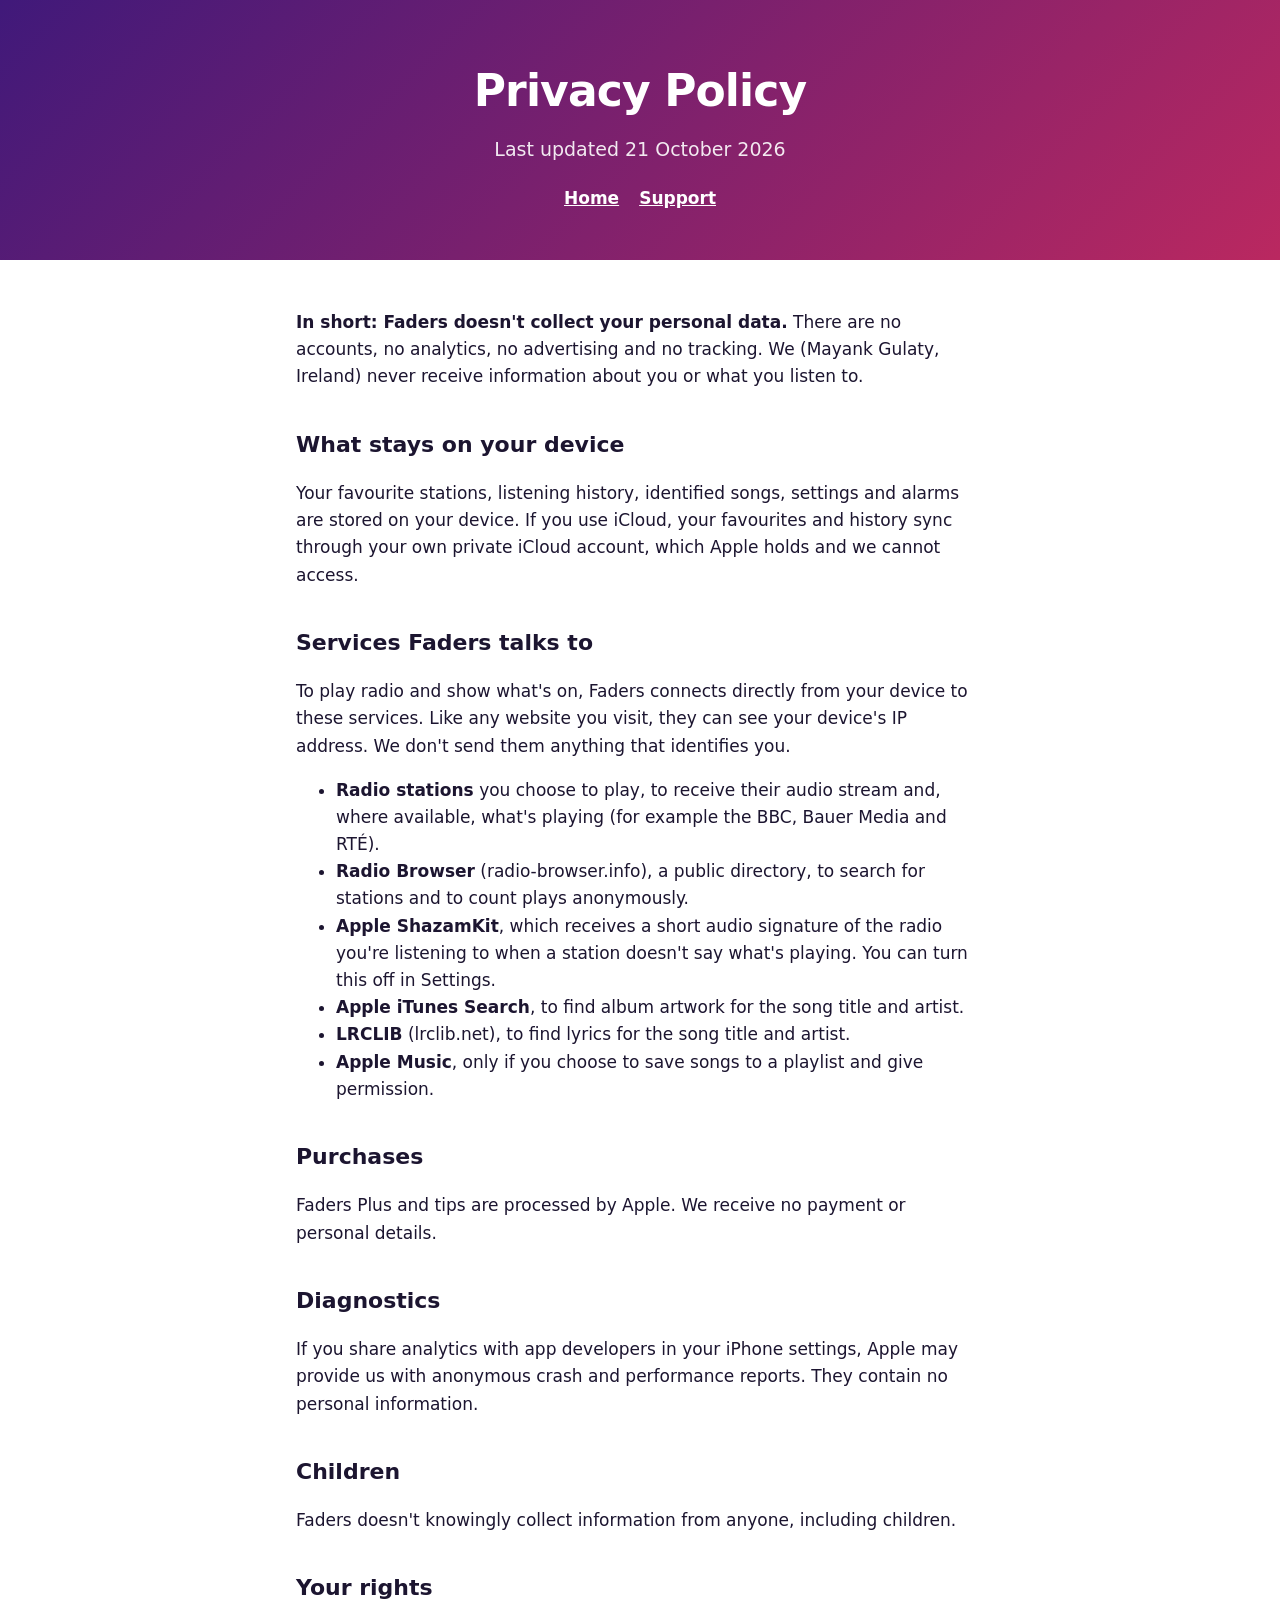
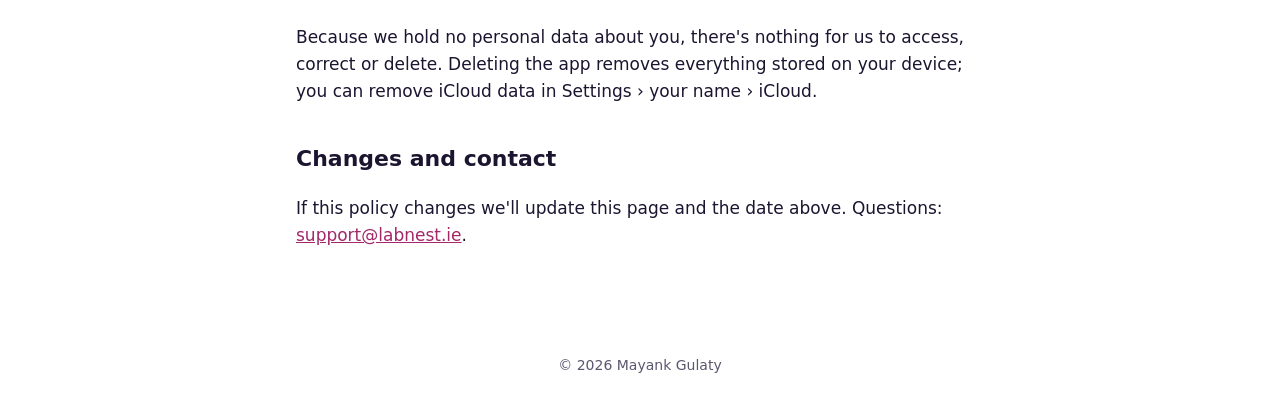
==== privacy.html @ cd43d828 "Faders support and privacy pages" ====
<!doctype html><html lang="en"><head><meta charset="utf-8"><meta name="viewport" content="width=device-width,initial-scale=1"><title>Faders Privacy Policy</title><link rel="stylesheet" href="style.css"></head><body>
<header><h1>Privacy Policy</h1><p>Last updated 21 October 2026</p><nav><a href="index.html">Home</a><a href="support.html">Support</a></nav></header>
<main>
<p><strong>In short: Faders doesn't collect your personal data.</strong> There are no accounts, no analytics, no advertising and no tracking. We (Mayank Gulaty, Ireland) never receive information about you or what you listen to.</p>
<h2>What stays on your device</h2>
<p>Your favourite stations, listening history, identified songs, settings and alarms are stored on your device. If you use iCloud, your favourites and history sync through your own private iCloud account, which Apple holds and we cannot access.</p>
<h2>Services Faders talks to</h2>
<p>To play radio and show what's on, Faders connects directly from your device to these services. Like any website you visit, they can see your device's IP address. We don't send them anything that identifies you.</p>
<ul>
<li><strong>Radio stations</strong> you choose to play, to receive their audio stream and, where available, what's playing (for example the BBC, Bauer Media and RTÉ).</li>
<li><strong>Radio Browser</strong> (radio-browser.info), a public directory, to search for stations and to count plays anonymously.</li>
<li><strong>Apple ShazamKit</strong>, which receives a short audio signature of the radio you're listening to when a station doesn't say what's playing. You can turn this off in Settings.</li>
<li><strong>Apple iTunes Search</strong>, to find album artwork for the song title and artist.</li>
<li><strong>LRCLIB</strong> (lrclib.net), to find lyrics for the song title and artist.</li>
<li><strong>Apple Music</strong>, only if you choose to save songs to a playlist and give permission.</li>
</ul>
<h2>Purchases</h2>
<p>Faders Plus and tips are processed by Apple. We receive no payment or personal details.</p>
<h2>Diagnostics</h2>
<p>If you share analytics with app developers in your iPhone settings, Apple may provide us with anonymous crash and performance reports. They contain no personal information.</p>
<h2>Children</h2><p>Faders doesn't knowingly collect information from anyone, including children.</p>
<h2>Your rights</h2><p>Because we hold no personal data about you, there's nothing for us to access, correct or delete. Deleting the app removes everything stored on your device; you can remove iCloud data in Settings › your name › iCloud.</p>
<h2>Changes and contact</h2><p>If this policy changes we'll update this page and the date above. Questions: <a href="mailto:support@labnest.ie">support@labnest.ie</a>.</p>
</main><footer>© 2026 Mayank Gulaty</footer></body></html>
---- style.css ----
:root{--bg:#fff;--fg:#1c1530;--muted:#5d5670;--accent:#a3286a;--card:#f5f2fa}
@media (prefers-color-scheme:dark){:root{--bg:#120c1c;--fg:#f3eefb;--muted:#b6aec6;--accent:#ff6fae;--card:#1e1630}}
*{box-sizing:border-box}body{margin:0;background:var(--bg);color:var(--fg);font:17px/1.6 -apple-system,BlinkMacSystemFont,"SF Pro Text",system-ui,sans-serif}
header{background:linear-gradient(135deg,#40197a,#ba2860);color:#fff;padding:56px 16px 48px;text-align:center}
header h1{margin:0;font-size:44px;letter-spacing:-.02em}header p{margin:8px 0 0;opacity:.9;font-size:19px}
main{max-width:720px;margin:0 auto;padding:32px 16px 64px}h2{margin-top:36px;font-size:22px}a{color:var(--accent)}
.card{background:var(--card);border-radius:18px;padding:20px 22px;margin:16px 0}nav{text-align:center;margin-top:20px}nav a{color:#fff;margin:0 10px;font-weight:600}
small,.muted{color:var(--muted)}footer{text-align:center;color:var(--muted);font-size:14px;padding:24px 16px 40px}
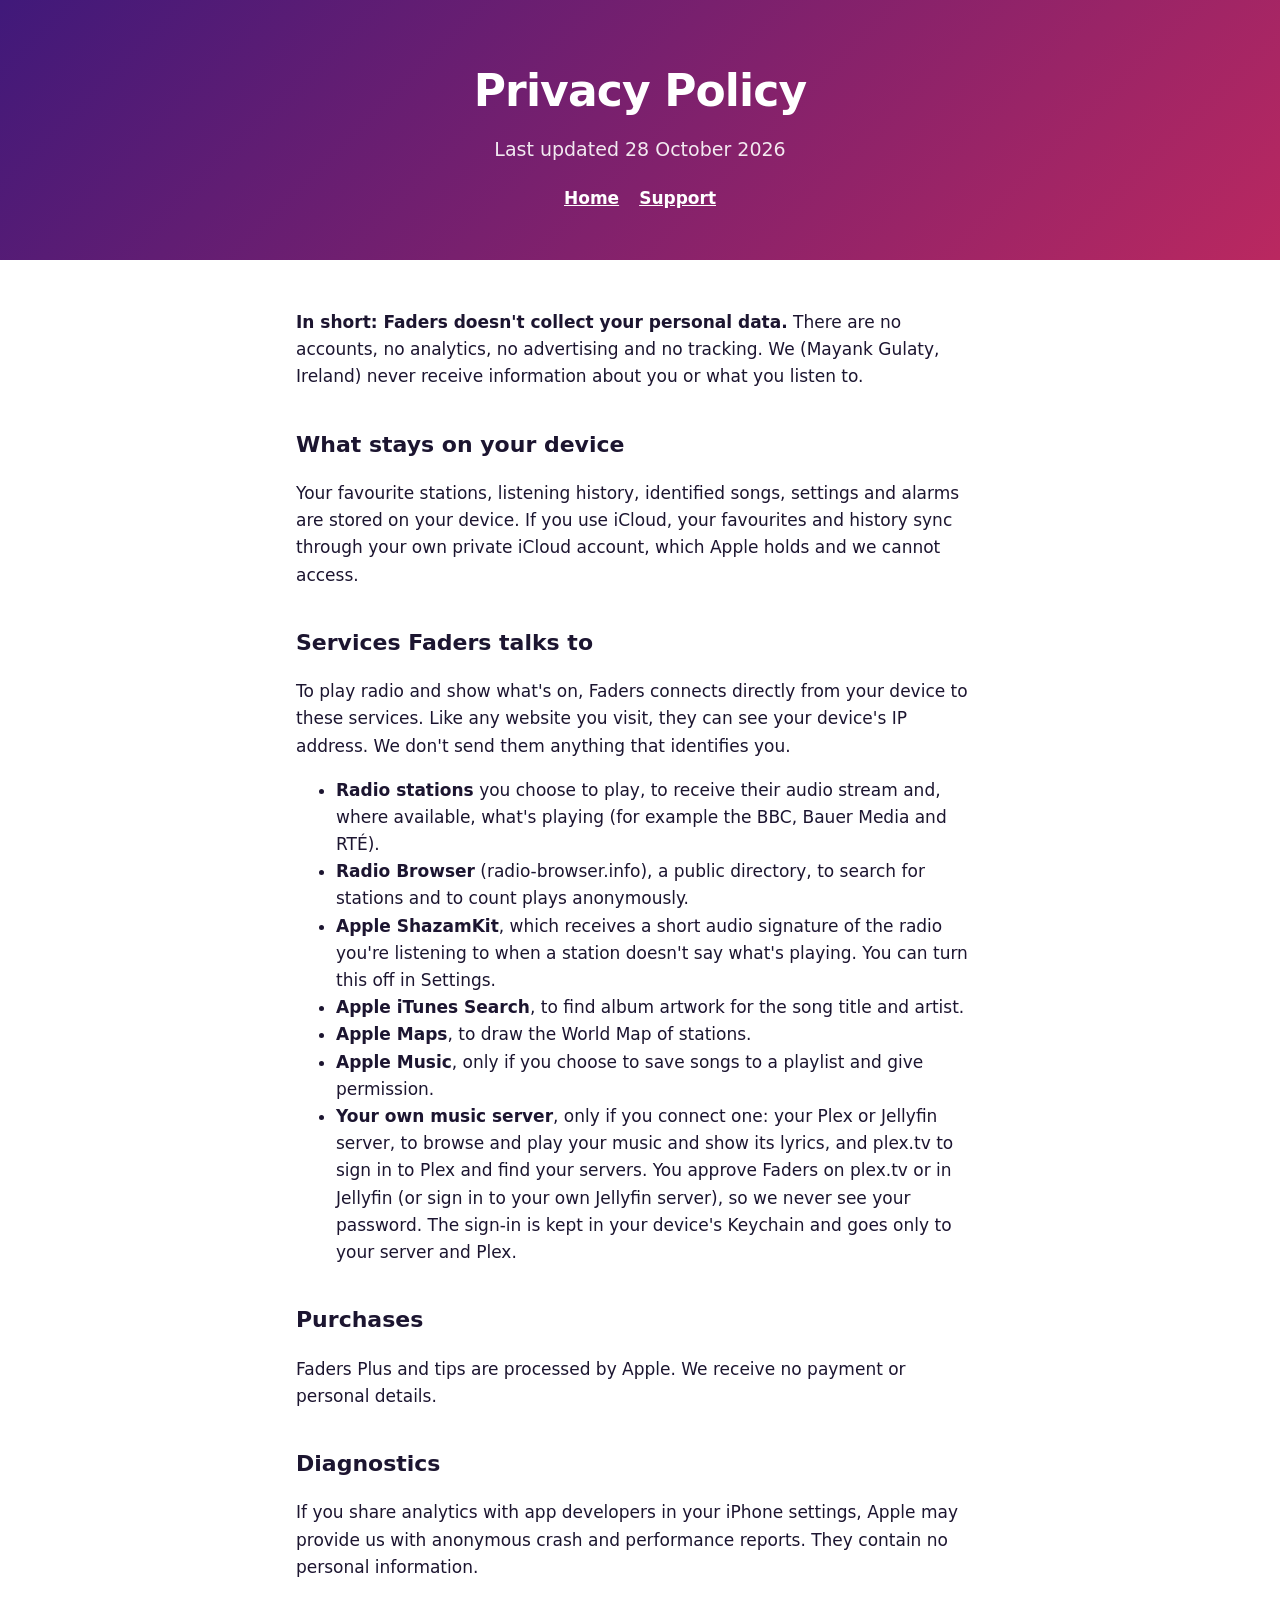
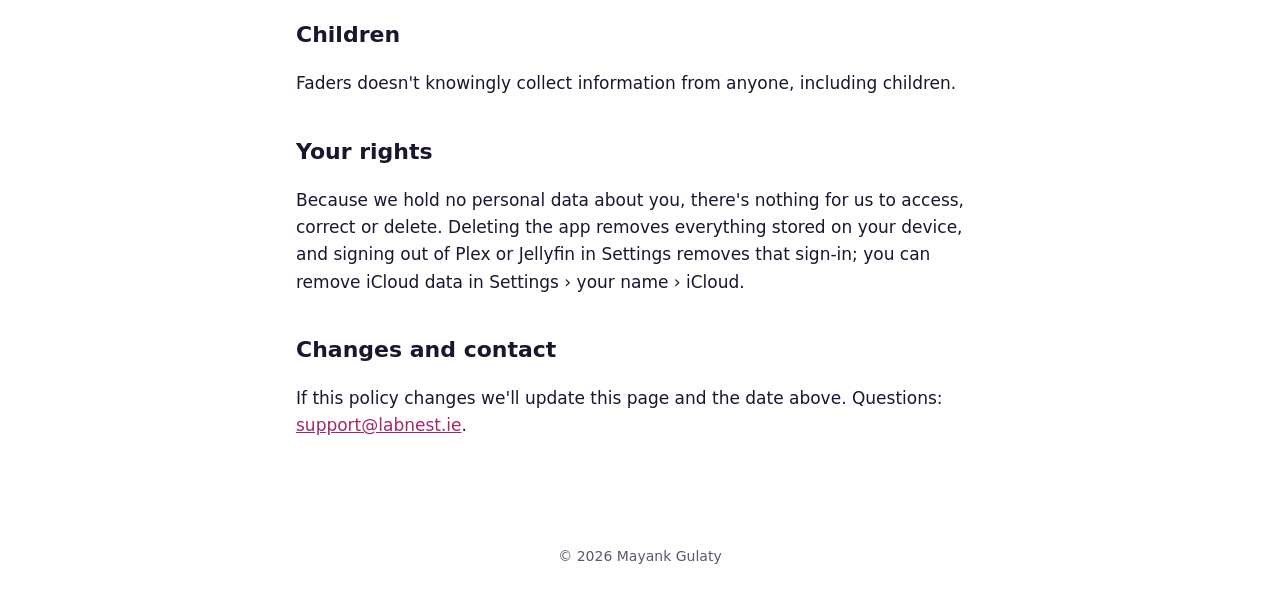
==== commit 31581183: "Privacy policy: drop LRCLIB; add your own music server (Plex, Jellyfin) and Apple Maps. Support: dro" ====
--- a/privacy.html
+++ b/privacy.html
@@ -1,5 +1,5 @@
 <!doctype html><html lang="en"><head><meta charset="utf-8"><meta name="viewport" content="width=device-width,initial-scale=1"><title>Faders Privacy Policy</title><link rel="stylesheet" href="style.css"></head><body>
-<header><h1>Privacy Policy</h1><p>Last updated 21 October 2026</p><nav><a href="index.html">Home</a><a href="support.html">Support</a></nav></header>
+<header><h1>Privacy Policy</h1><p>Last updated 28 October 2026</p><nav><a href="index.html">Home</a><a href="support.html">Support</a></nav></header>
 <main>
 <p><strong>In short: Faders doesn't collect your personal data.</strong> There are no accounts, no analytics, no advertising and no tracking. We (Mayank Gulaty, Ireland) never receive information about you or what you listen to.</p>
 <h2>What stays on your device</h2>
@@ -11,14 +11,15 @@
 <li><strong>Radio Browser</strong> (radio-browser.info), a public directory, to search for stations and to count plays anonymously.</li>
 <li><strong>Apple ShazamKit</strong>, which receives a short audio signature of the radio you're listening to when a station doesn't say what's playing. You can turn this off in Settings.</li>
 <li><strong>Apple iTunes Search</strong>, to find album artwork for the song title and artist.</li>
-<li><strong>LRCLIB</strong> (lrclib.net), to find lyrics for the song title and artist.</li>
+<li><strong>Apple Maps</strong>, to draw the World Map of stations.</li>
 <li><strong>Apple Music</strong>, only if you choose to save songs to a playlist and give permission.</li>
+<li><strong>Your own music server</strong>, only if you connect one: your Plex or Jellyfin server, to browse and play your music and show its lyrics, and plex.tv to sign in to Plex and find your servers. You approve Faders on plex.tv or in Jellyfin (or sign in to your own Jellyfin server), so we never see your password. The sign-in is kept in your device's Keychain and goes only to your server and Plex.</li>
 </ul>
 <h2>Purchases</h2>
 <p>Faders Plus and tips are processed by Apple. We receive no payment or personal details.</p>
 <h2>Diagnostics</h2>
 <p>If you share analytics with app developers in your iPhone settings, Apple may provide us with anonymous crash and performance reports. They contain no personal information.</p>
 <h2>Children</h2><p>Faders doesn't knowingly collect information from anyone, including children.</p>
-<h2>Your rights</h2><p>Because we hold no personal data about you, there's nothing for us to access, correct or delete. Deleting the app removes everything stored on your device; you can remove iCloud data in Settings › your name › iCloud.</p>
+<h2>Your rights</h2><p>Because we hold no personal data about you, there's nothing for us to access, correct or delete. Deleting the app removes everything stored on your device, and signing out of Plex or Jellyfin in Settings removes that sign-in; you can remove iCloud data in Settings › your name › iCloud.</p>
 <h2>Changes and contact</h2><p>If this policy changes we'll update this page and the date above. Questions: <a href="mailto:support@labnest.ie">support@labnest.ie</a>.</p>
 </main><footer>© 2026 Mayank Gulaty</footer></body></html>
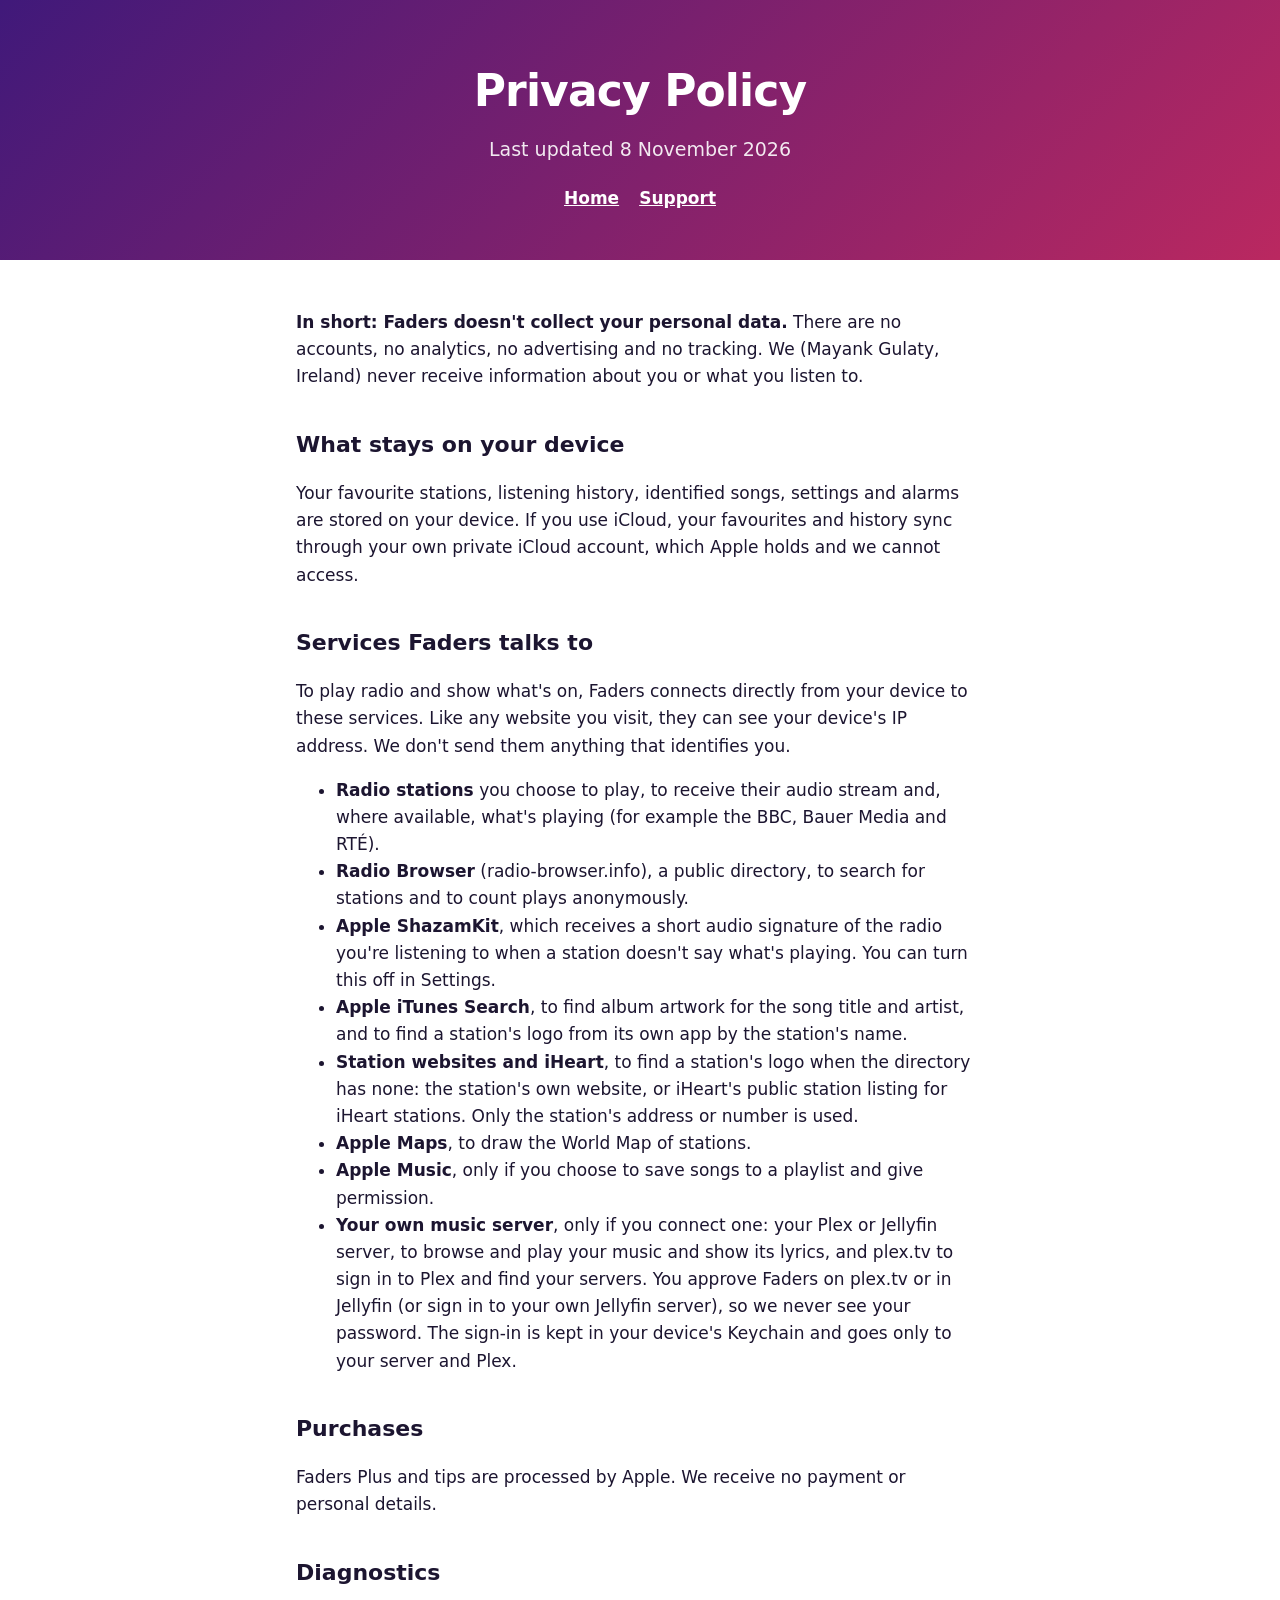
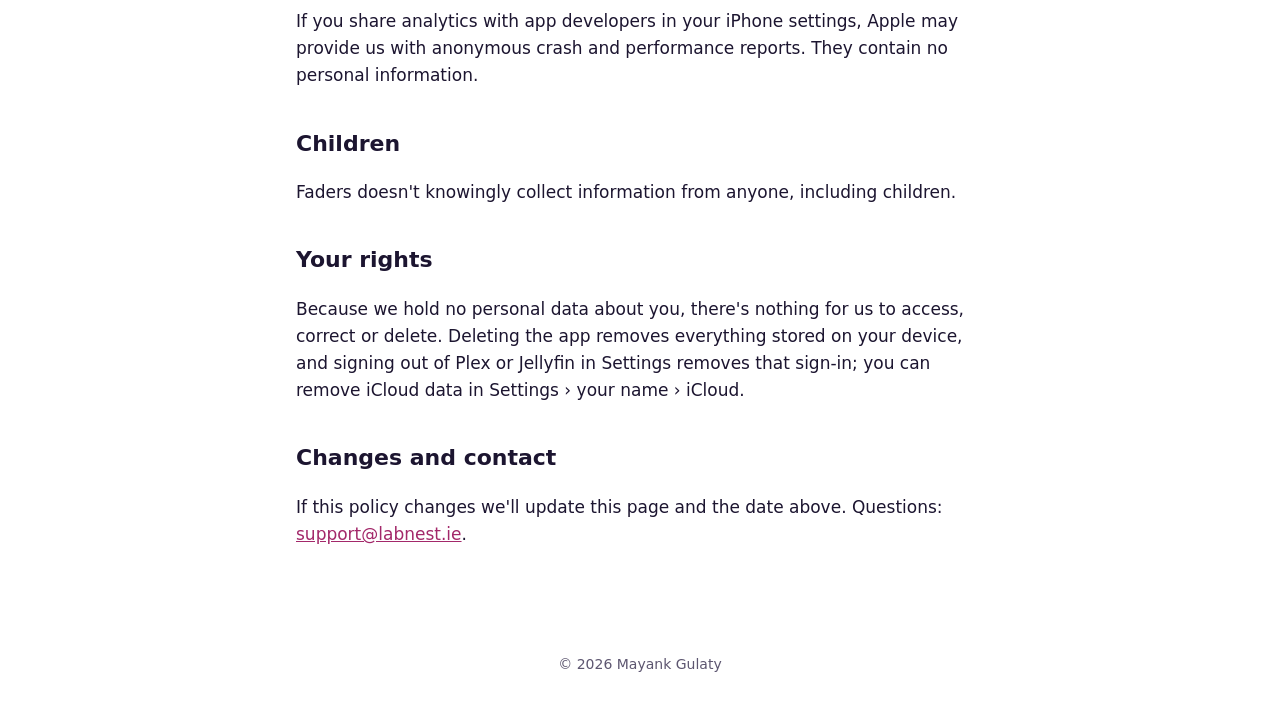
==== commit d79047f0: "Privacy: list where station logos come from" ====
--- a/privacy.html
+++ b/privacy.html
@@ -1,5 +1,5 @@
 <!doctype html><html lang="en"><head><meta charset="utf-8"><meta name="viewport" content="width=device-width,initial-scale=1"><title>Faders Privacy Policy</title><link rel="stylesheet" href="style.css"></head><body>
-<header><h1>Privacy Policy</h1><p>Last updated 28 October 2026</p><nav><a href="index.html">Home</a><a href="support.html">Support</a></nav></header>
+<header><h1>Privacy Policy</h1><p>Last updated 8 November 2026</p><nav><a href="index.html">Home</a><a href="support.html">Support</a></nav></header>
 <main>
 <p><strong>In short: Faders doesn't collect your personal data.</strong> There are no accounts, no analytics, no advertising and no tracking. We (Mayank Gulaty, Ireland) never receive information about you or what you listen to.</p>
 <h2>What stays on your device</h2>
@@ -10,7 +10,8 @@
 <li><strong>Radio stations</strong> you choose to play, to receive their audio stream and, where available, what's playing (for example the BBC, Bauer Media and RTÉ).</li>
 <li><strong>Radio Browser</strong> (radio-browser.info), a public directory, to search for stations and to count plays anonymously.</li>
 <li><strong>Apple ShazamKit</strong>, which receives a short audio signature of the radio you're listening to when a station doesn't say what's playing. You can turn this off in Settings.</li>
-<li><strong>Apple iTunes Search</strong>, to find album artwork for the song title and artist.</li>
+<li><strong>Apple iTunes Search</strong>, to find album artwork for the song title and artist, and to find a station's logo from its own app by the station's name.</li>
+<li><strong>Station websites and iHeart</strong>, to find a station's logo when the directory has none: the station's own website, or iHeart's public station listing for iHeart stations. Only the station's address or number is used.</li>
 <li><strong>Apple Maps</strong>, to draw the World Map of stations.</li>
 <li><strong>Apple Music</strong>, only if you choose to save songs to a playlist and give permission.</li>
 <li><strong>Your own music server</strong>, only if you connect one: your Plex or Jellyfin server, to browse and play your music and show its lyrics, and plex.tv to sign in to Plex and find your servers. You approve Faders on plex.tv or in Jellyfin (or sign in to your own Jellyfin server), so we never see your password. The sign-in is kept in your device's Keychain and goes only to your server and Plex.</li>
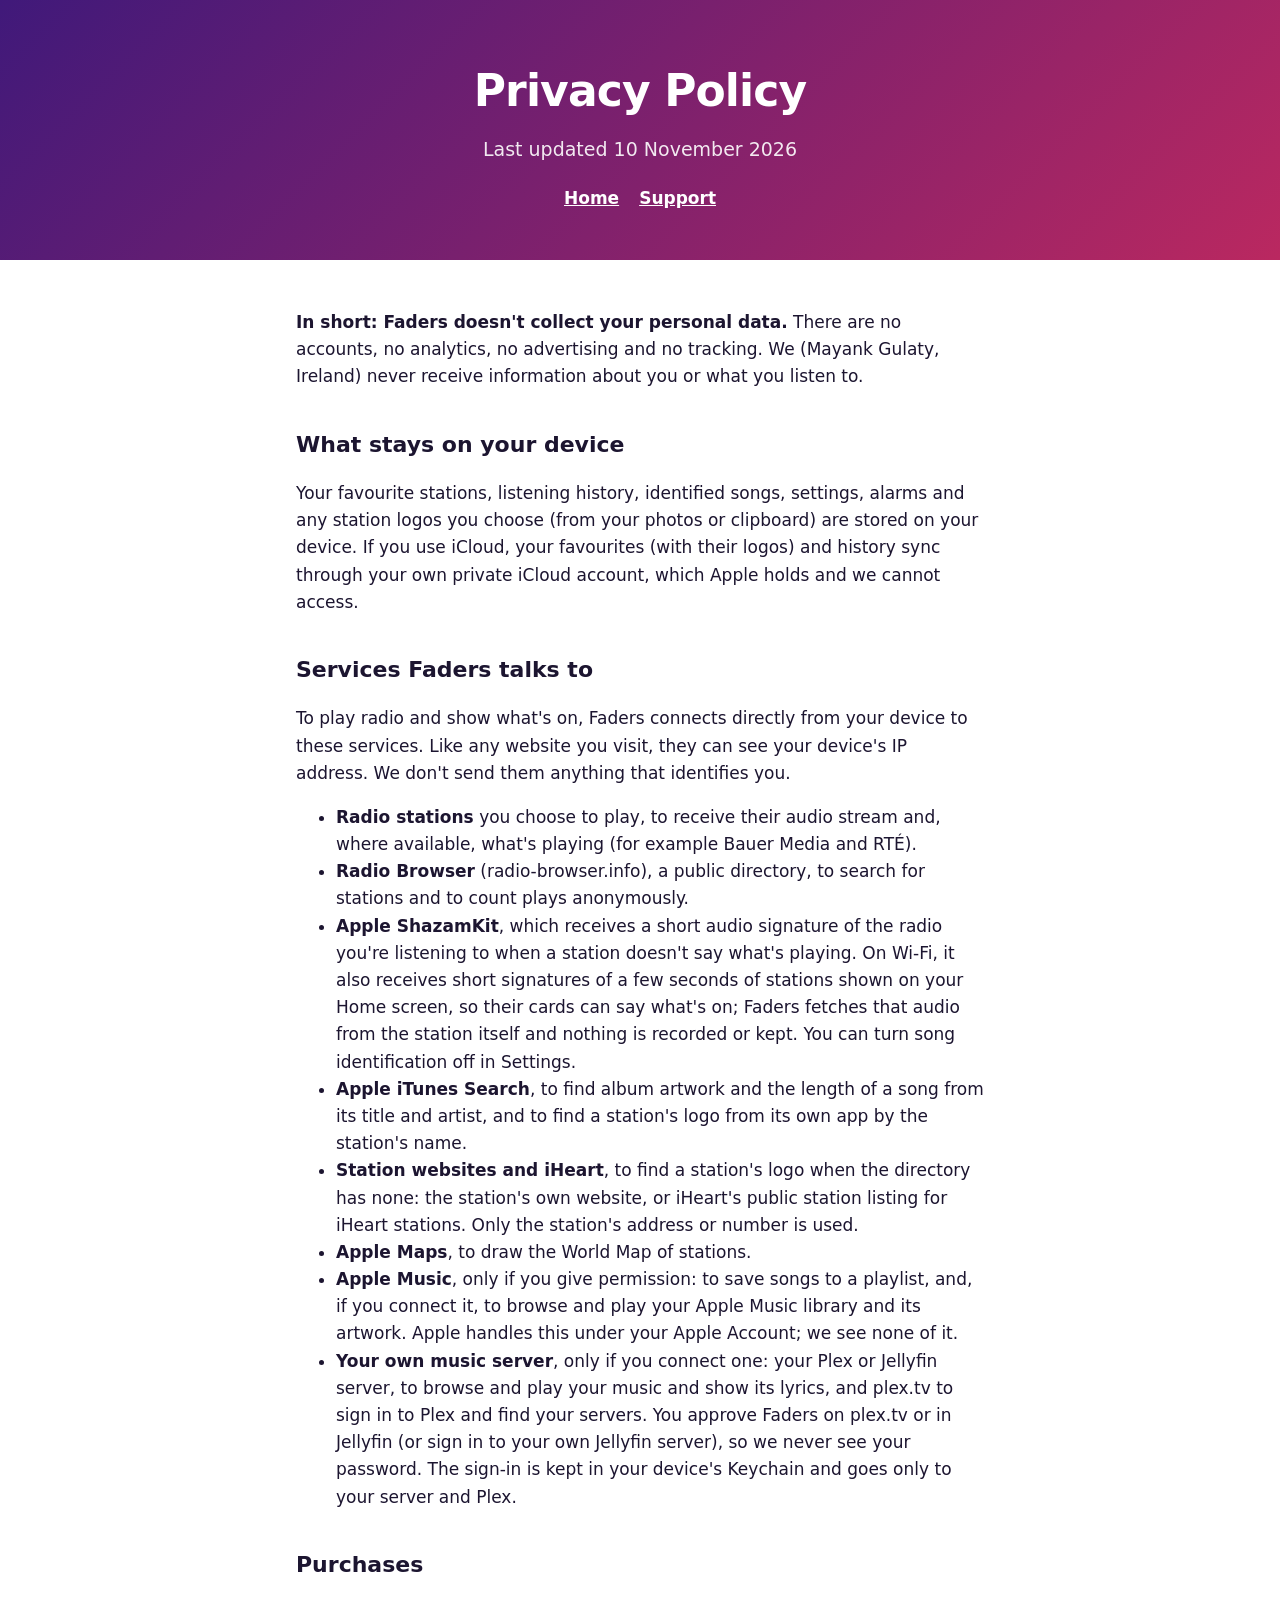
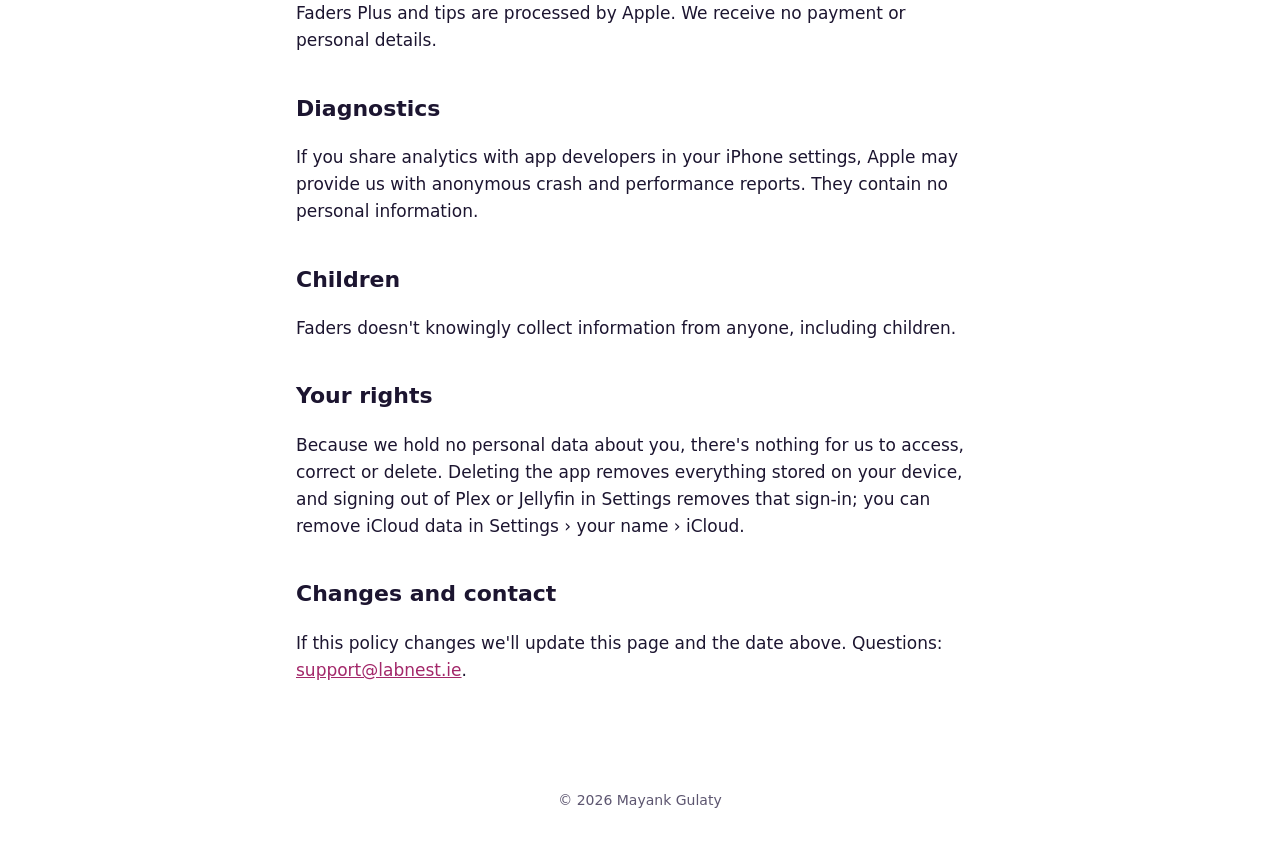
==== commit 0a706c31: "Privacy: card song recognition on Wi-Fi, Apple Music library, song length lookup, chosen station log" ====
--- a/privacy.html
+++ b/privacy.html
@@ -1,19 +1,19 @@
 <!doctype html><html lang="en"><head><meta charset="utf-8"><meta name="viewport" content="width=device-width,initial-scale=1"><title>Faders Privacy Policy</title><link rel="stylesheet" href="style.css"></head><body>
-<header><h1>Privacy Policy</h1><p>Last updated 8 November 2026</p><nav><a href="index.html">Home</a><a href="support.html">Support</a></nav></header>
+<header><h1>Privacy Policy</h1><p>Last updated 10 November 2026</p><nav><a href="index.html">Home</a><a href="support.html">Support</a></nav></header>
 <main>
 <p><strong>In short: Faders doesn't collect your personal data.</strong> There are no accounts, no analytics, no advertising and no tracking. We (Mayank Gulaty, Ireland) never receive information about you or what you listen to.</p>
 <h2>What stays on your device</h2>
-<p>Your favourite stations, listening history, identified songs, settings and alarms are stored on your device. If you use iCloud, your favourites and history sync through your own private iCloud account, which Apple holds and we cannot access.</p>
+<p>Your favourite stations, listening history, identified songs, settings, alarms and any station logos you choose (from your photos or clipboard) are stored on your device. If you use iCloud, your favourites (with their logos) and history sync through your own private iCloud account, which Apple holds and we cannot access.</p>
 <h2>Services Faders talks to</h2>
 <p>To play radio and show what's on, Faders connects directly from your device to these services. Like any website you visit, they can see your device's IP address. We don't send them anything that identifies you.</p>
 <ul>
-<li><strong>Radio stations</strong> you choose to play, to receive their audio stream and, where available, what's playing (for example the BBC, Bauer Media and RTÉ).</li>
+<li><strong>Radio stations</strong> you choose to play, to receive their audio stream and, where available, what's playing (for example Bauer Media and RTÉ).</li>
 <li><strong>Radio Browser</strong> (radio-browser.info), a public directory, to search for stations and to count plays anonymously.</li>
-<li><strong>Apple ShazamKit</strong>, which receives a short audio signature of the radio you're listening to when a station doesn't say what's playing. You can turn this off in Settings.</li>
-<li><strong>Apple iTunes Search</strong>, to find album artwork for the song title and artist, and to find a station's logo from its own app by the station's name.</li>
+<li><strong>Apple ShazamKit</strong>, which receives a short audio signature of the radio you're listening to when a station doesn't say what's playing. On Wi-Fi, it also receives short signatures of a few seconds of stations shown on your Home screen, so their cards can say what's on; Faders fetches that audio from the station itself and nothing is recorded or kept. You can turn song identification off in Settings.</li>
+<li><strong>Apple iTunes Search</strong>, to find album artwork and the length of a song from its title and artist, and to find a station's logo from its own app by the station's name.</li>
 <li><strong>Station websites and iHeart</strong>, to find a station's logo when the directory has none: the station's own website, or iHeart's public station listing for iHeart stations. Only the station's address or number is used.</li>
 <li><strong>Apple Maps</strong>, to draw the World Map of stations.</li>
-<li><strong>Apple Music</strong>, only if you choose to save songs to a playlist and give permission.</li>
+<li><strong>Apple Music</strong>, only if you give permission: to save songs to a playlist, and, if you connect it, to browse and play your Apple Music library and its artwork. Apple handles this under your Apple Account; we see none of it.</li>
 <li><strong>Your own music server</strong>, only if you connect one: your Plex or Jellyfin server, to browse and play your music and show its lyrics, and plex.tv to sign in to Plex and find your servers. You approve Faders on plex.tv or in Jellyfin (or sign in to your own Jellyfin server), so we never see your password. The sign-in is kept in your device's Keychain and goes only to your server and Plex.</li>
 </ul>
 <h2>Purchases</h2>
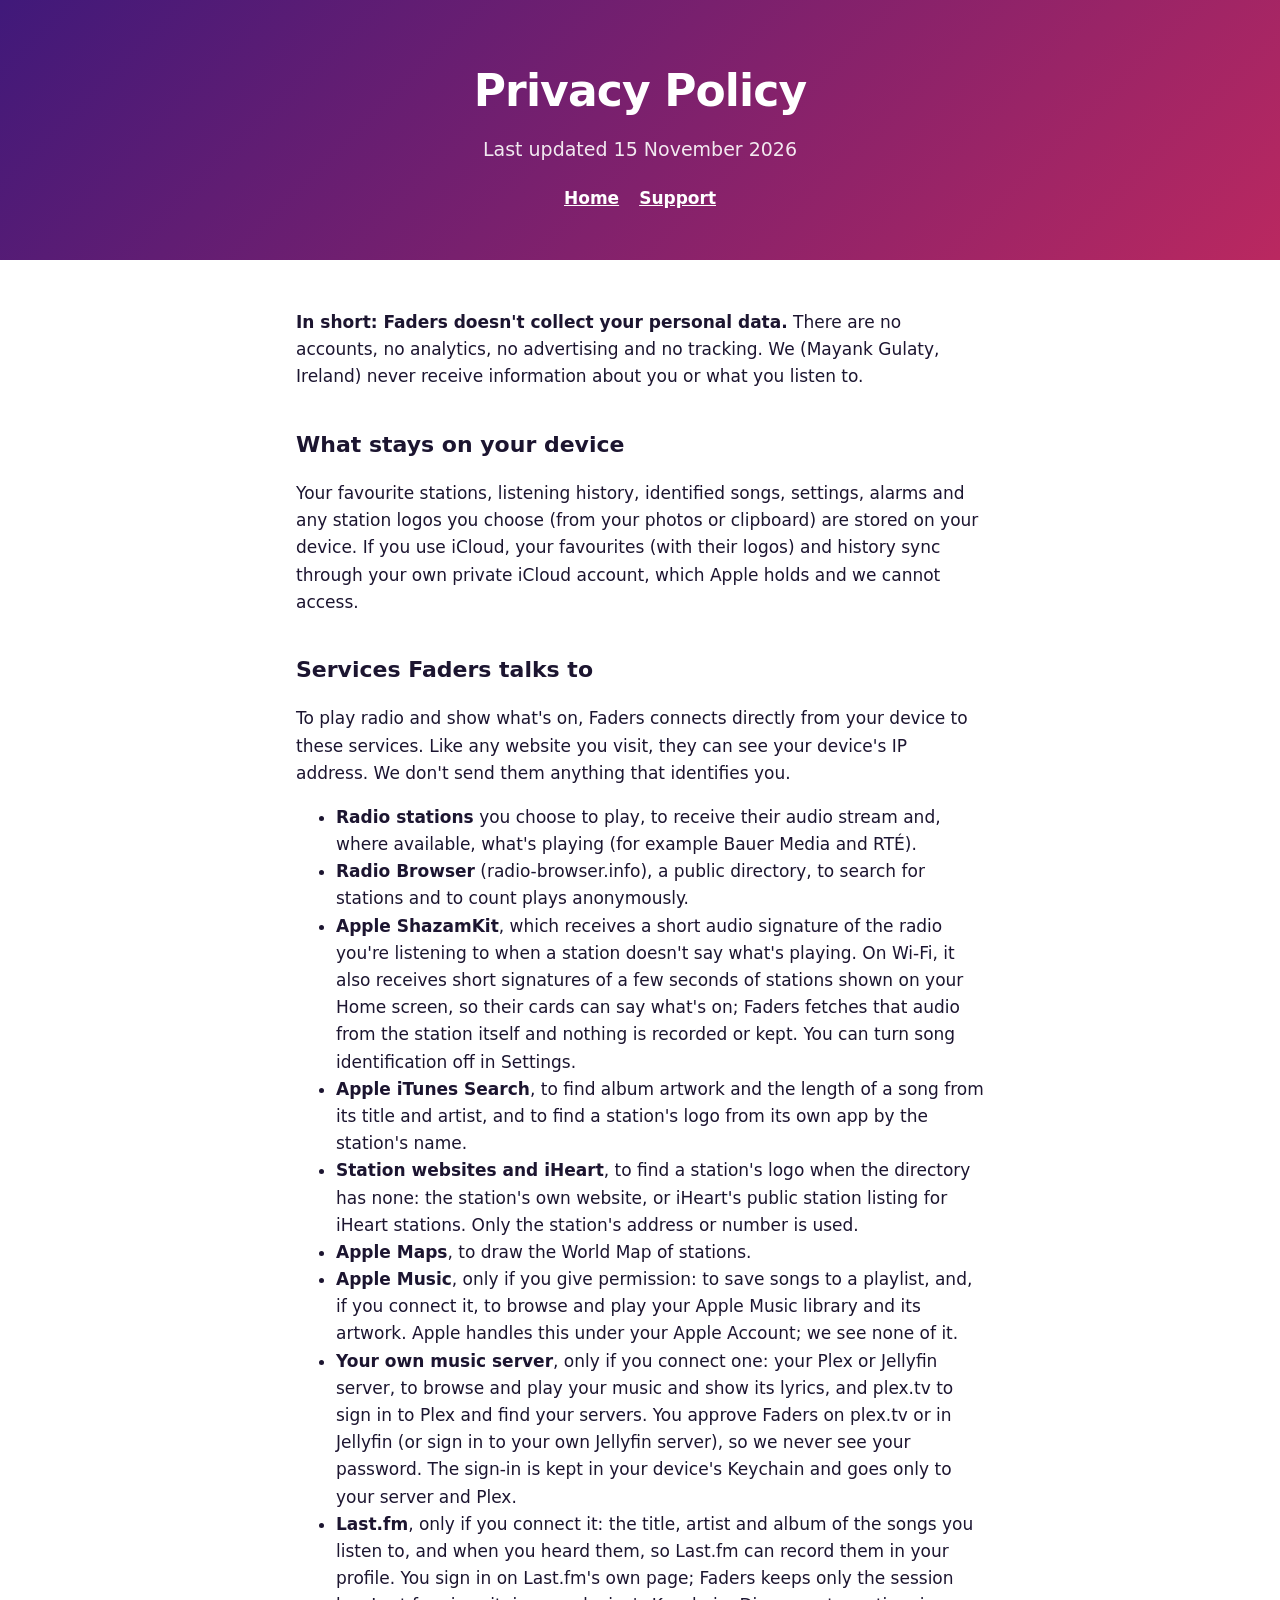
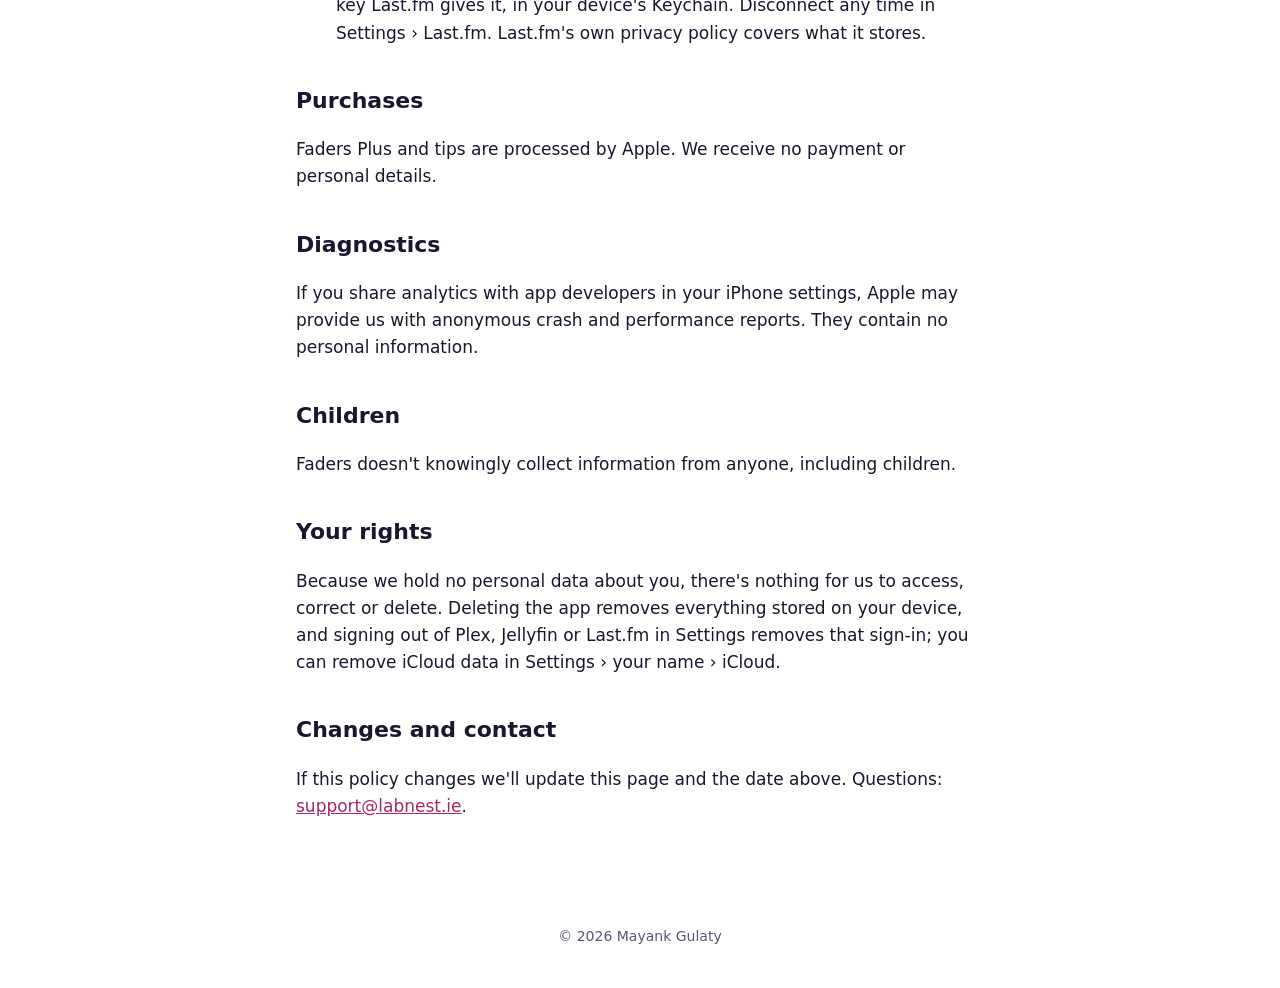
==== commit a3be49cb: "Privacy: Last.fm scrobbling (Faders 1.5)" ====
--- a/privacy.html
+++ b/privacy.html
@@ -1,5 +1,5 @@
 <!doctype html><html lang="en"><head><meta charset="utf-8"><meta name="viewport" content="width=device-width,initial-scale=1"><title>Faders Privacy Policy</title><link rel="stylesheet" href="style.css"></head><body>
-<header><h1>Privacy Policy</h1><p>Last updated 10 November 2026</p><nav><a href="index.html">Home</a><a href="support.html">Support</a></nav></header>
+<header><h1>Privacy Policy</h1><p>Last updated 15 November 2026</p><nav><a href="index.html">Home</a><a href="support.html">Support</a></nav></header>
 <main>
 <p><strong>In short: Faders doesn't collect your personal data.</strong> There are no accounts, no analytics, no advertising and no tracking. We (Mayank Gulaty, Ireland) never receive information about you or what you listen to.</p>
 <h2>What stays on your device</h2>
@@ -15,12 +15,13 @@
 <li><strong>Apple Maps</strong>, to draw the World Map of stations.</li>
 <li><strong>Apple Music</strong>, only if you give permission: to save songs to a playlist, and, if you connect it, to browse and play your Apple Music library and its artwork. Apple handles this under your Apple Account; we see none of it.</li>
 <li><strong>Your own music server</strong>, only if you connect one: your Plex or Jellyfin server, to browse and play your music and show its lyrics, and plex.tv to sign in to Plex and find your servers. You approve Faders on plex.tv or in Jellyfin (or sign in to your own Jellyfin server), so we never see your password. The sign-in is kept in your device's Keychain and goes only to your server and Plex.</li>
+<li><strong>Last.fm</strong>, only if you connect it: the title, artist and album of the songs you listen to, and when you heard them, so Last.fm can record them in your profile. You sign in on Last.fm's own page; Faders keeps only the session key Last.fm gives it, in your device's Keychain. Disconnect any time in Settings › Last.fm. Last.fm's own privacy policy covers what it stores.</li>
 </ul>
 <h2>Purchases</h2>
 <p>Faders Plus and tips are processed by Apple. We receive no payment or personal details.</p>
 <h2>Diagnostics</h2>
 <p>If you share analytics with app developers in your iPhone settings, Apple may provide us with anonymous crash and performance reports. They contain no personal information.</p>
 <h2>Children</h2><p>Faders doesn't knowingly collect information from anyone, including children.</p>
-<h2>Your rights</h2><p>Because we hold no personal data about you, there's nothing for us to access, correct or delete. Deleting the app removes everything stored on your device, and signing out of Plex or Jellyfin in Settings removes that sign-in; you can remove iCloud data in Settings › your name › iCloud.</p>
+<h2>Your rights</h2><p>Because we hold no personal data about you, there's nothing for us to access, correct or delete. Deleting the app removes everything stored on your device, and signing out of Plex, Jellyfin or Last.fm in Settings removes that sign-in; you can remove iCloud data in Settings › your name › iCloud.</p>
 <h2>Changes and contact</h2><p>If this policy changes we'll update this page and the date above. Questions: <a href="mailto:support@labnest.ie">support@labnest.ie</a>.</p>
 </main><footer>© 2026 Mayank Gulaty</footer></body></html>
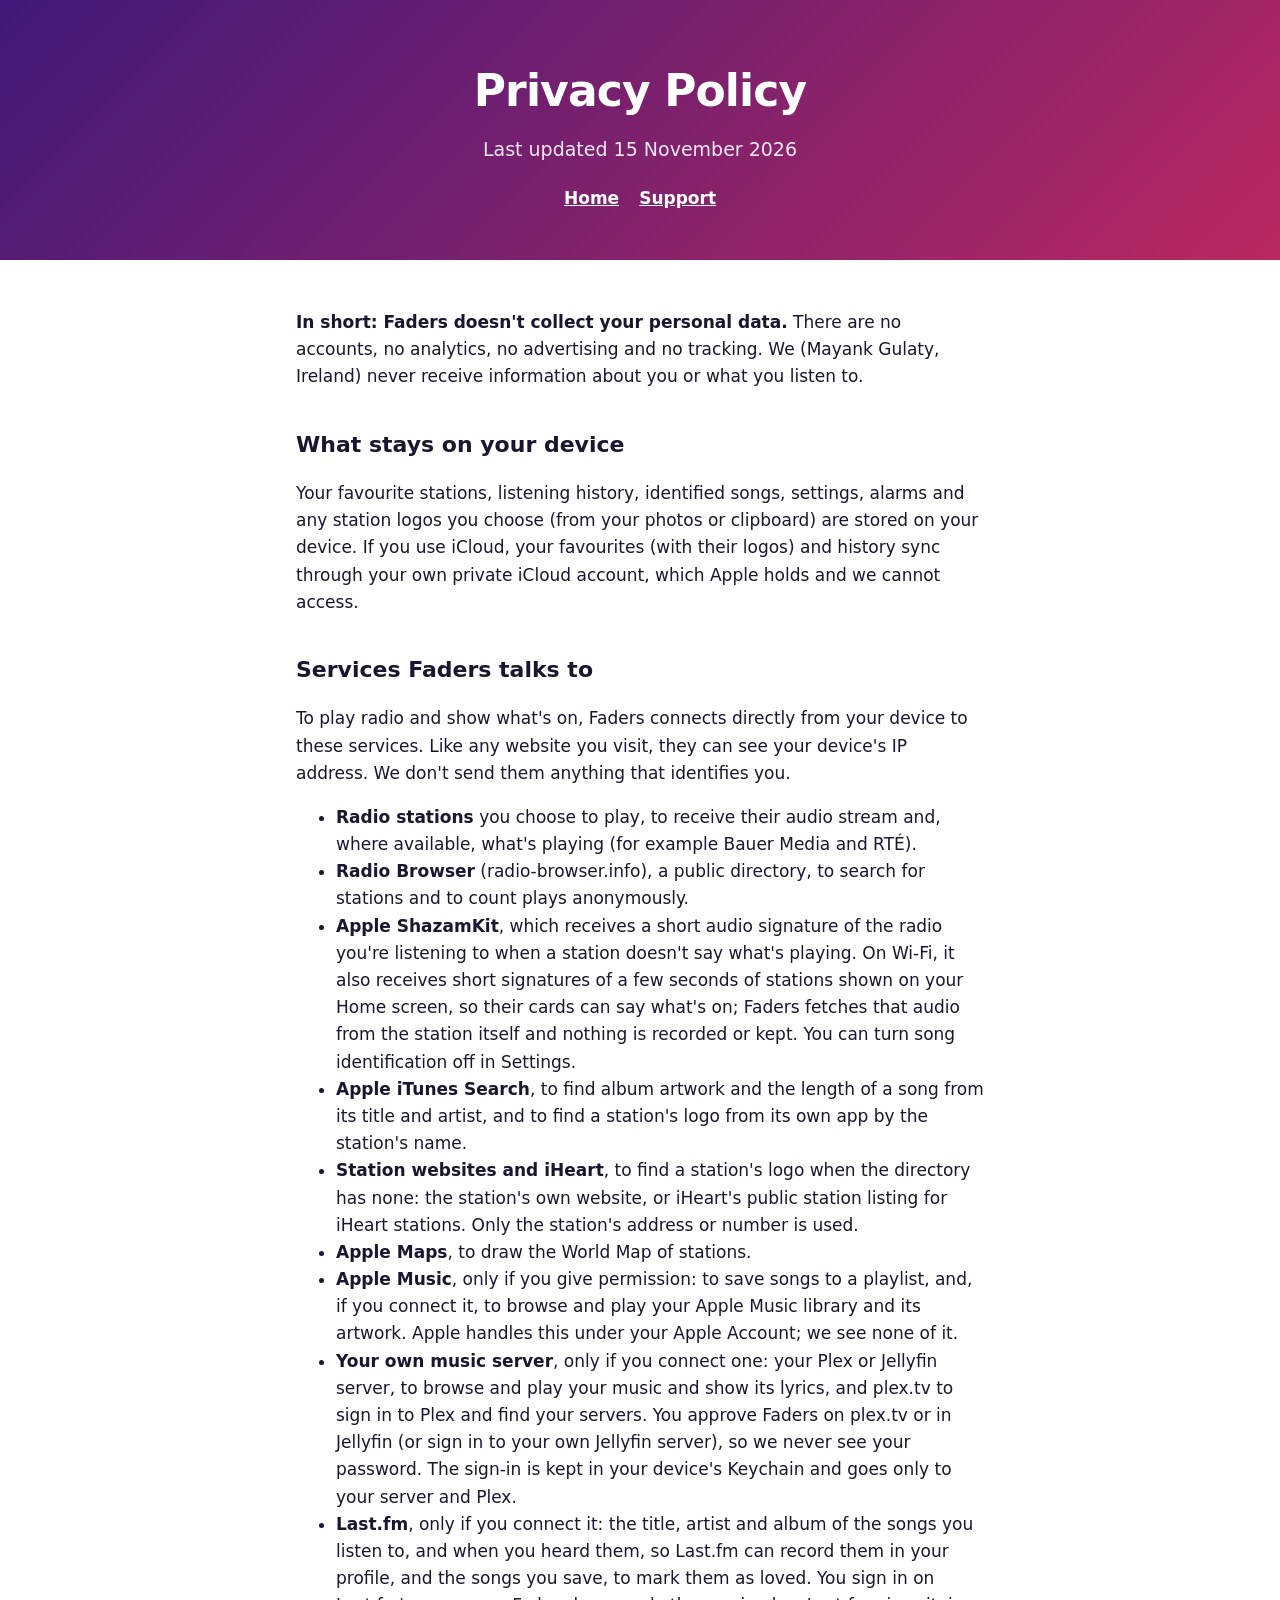
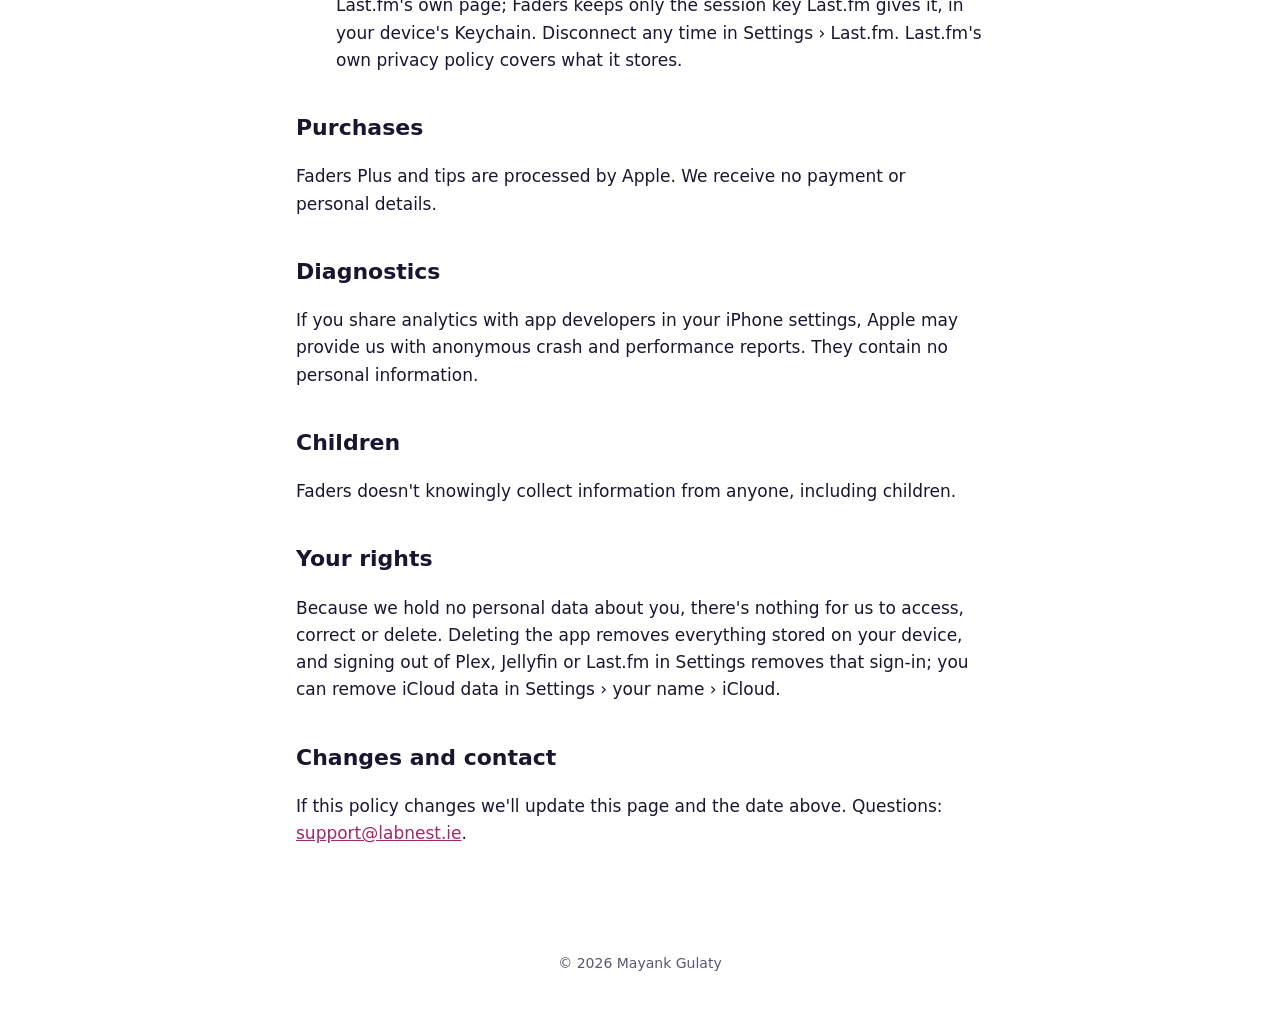
==== commit fac1b6ef: "Privacy: Last.fm also marks saved songs as loved" ====
--- a/privacy.html
+++ b/privacy.html
@@ -15,7 +15,7 @@
 <li><strong>Apple Maps</strong>, to draw the World Map of stations.</li>
 <li><strong>Apple Music</strong>, only if you give permission: to save songs to a playlist, and, if you connect it, to browse and play your Apple Music library and its artwork. Apple handles this under your Apple Account; we see none of it.</li>
 <li><strong>Your own music server</strong>, only if you connect one: your Plex or Jellyfin server, to browse and play your music and show its lyrics, and plex.tv to sign in to Plex and find your servers. You approve Faders on plex.tv or in Jellyfin (or sign in to your own Jellyfin server), so we never see your password. The sign-in is kept in your device's Keychain and goes only to your server and Plex.</li>
-<li><strong>Last.fm</strong>, only if you connect it: the title, artist and album of the songs you listen to, and when you heard them, so Last.fm can record them in your profile. You sign in on Last.fm's own page; Faders keeps only the session key Last.fm gives it, in your device's Keychain. Disconnect any time in Settings › Last.fm. Last.fm's own privacy policy covers what it stores.</li>
+<li><strong>Last.fm</strong>, only if you connect it: the title, artist and album of the songs you listen to, and when you heard them, so Last.fm can record them in your profile, and the songs you save, to mark them as loved. You sign in on Last.fm's own page; Faders keeps only the session key Last.fm gives it, in your device's Keychain. Disconnect any time in Settings › Last.fm. Last.fm's own privacy policy covers what it stores.</li>
 </ul>
 <h2>Purchases</h2>
 <p>Faders Plus and tips are processed by Apple. We receive no payment or personal details.</p>
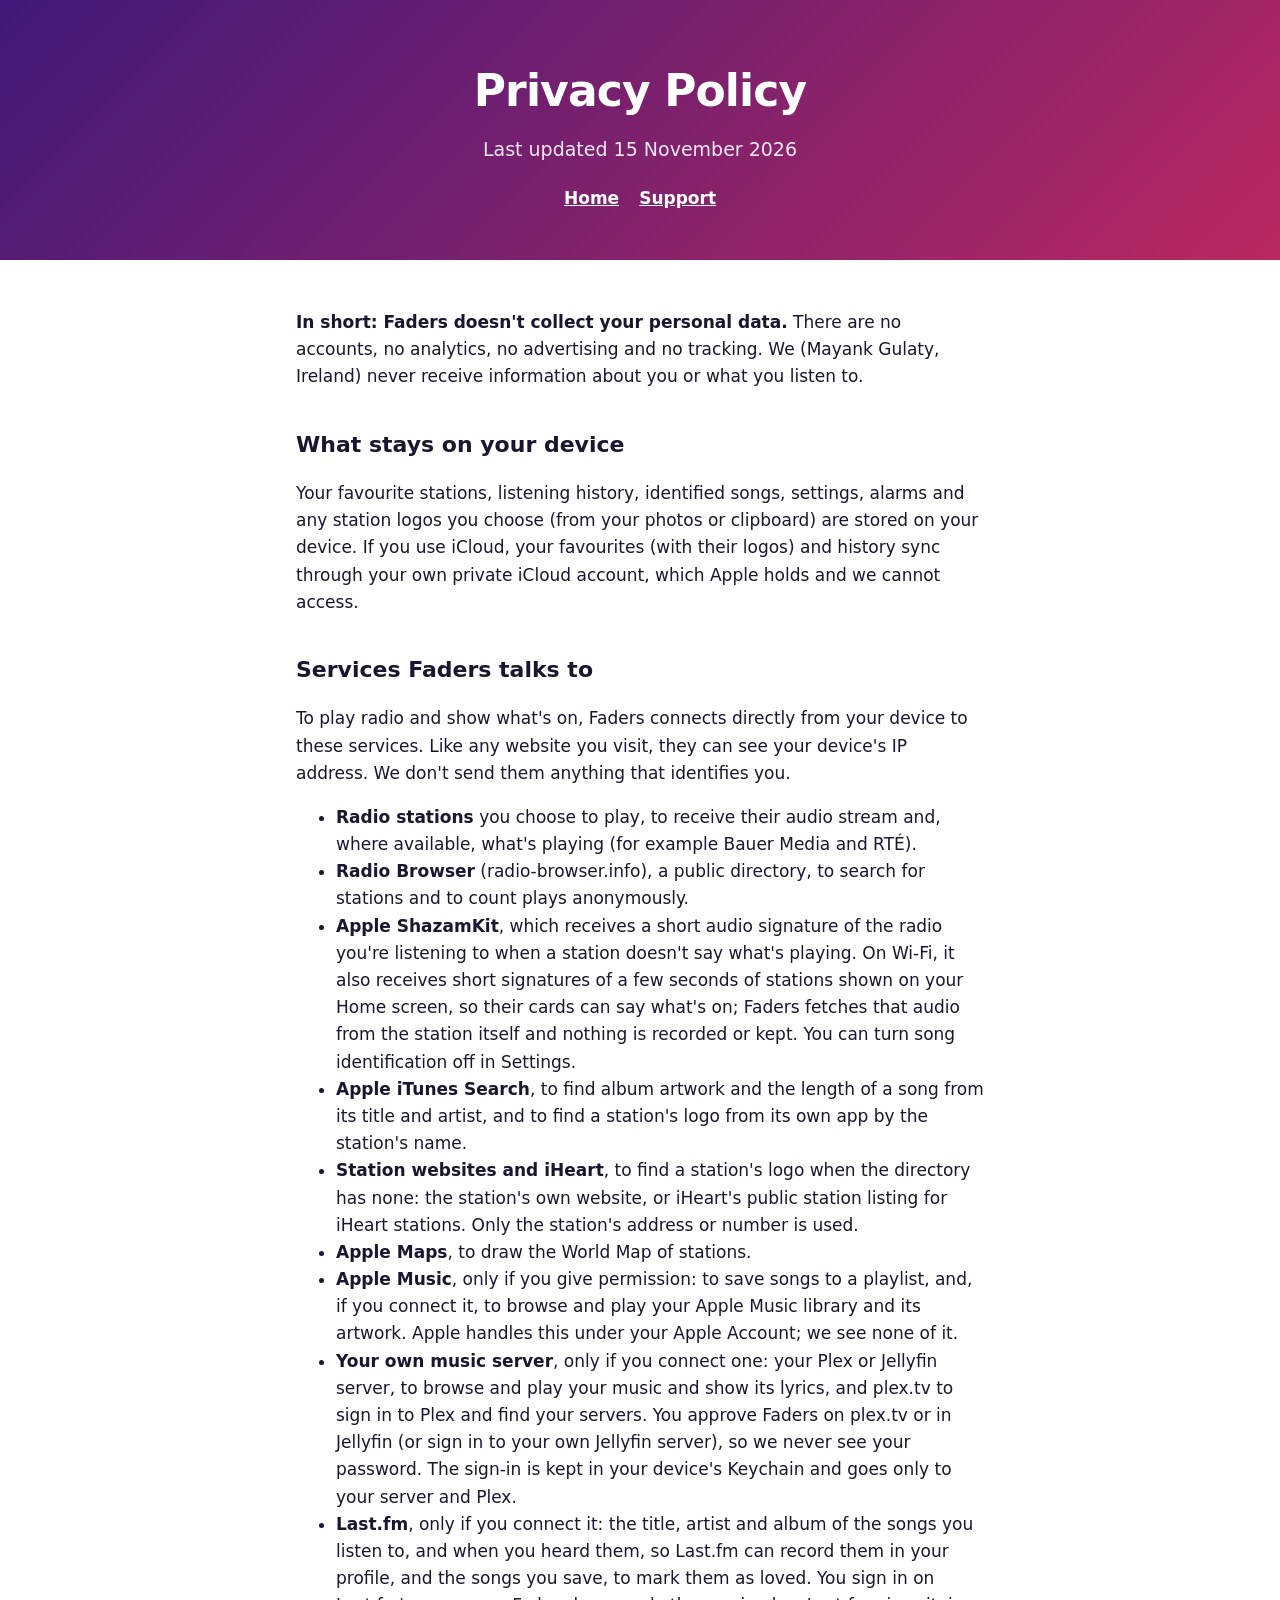
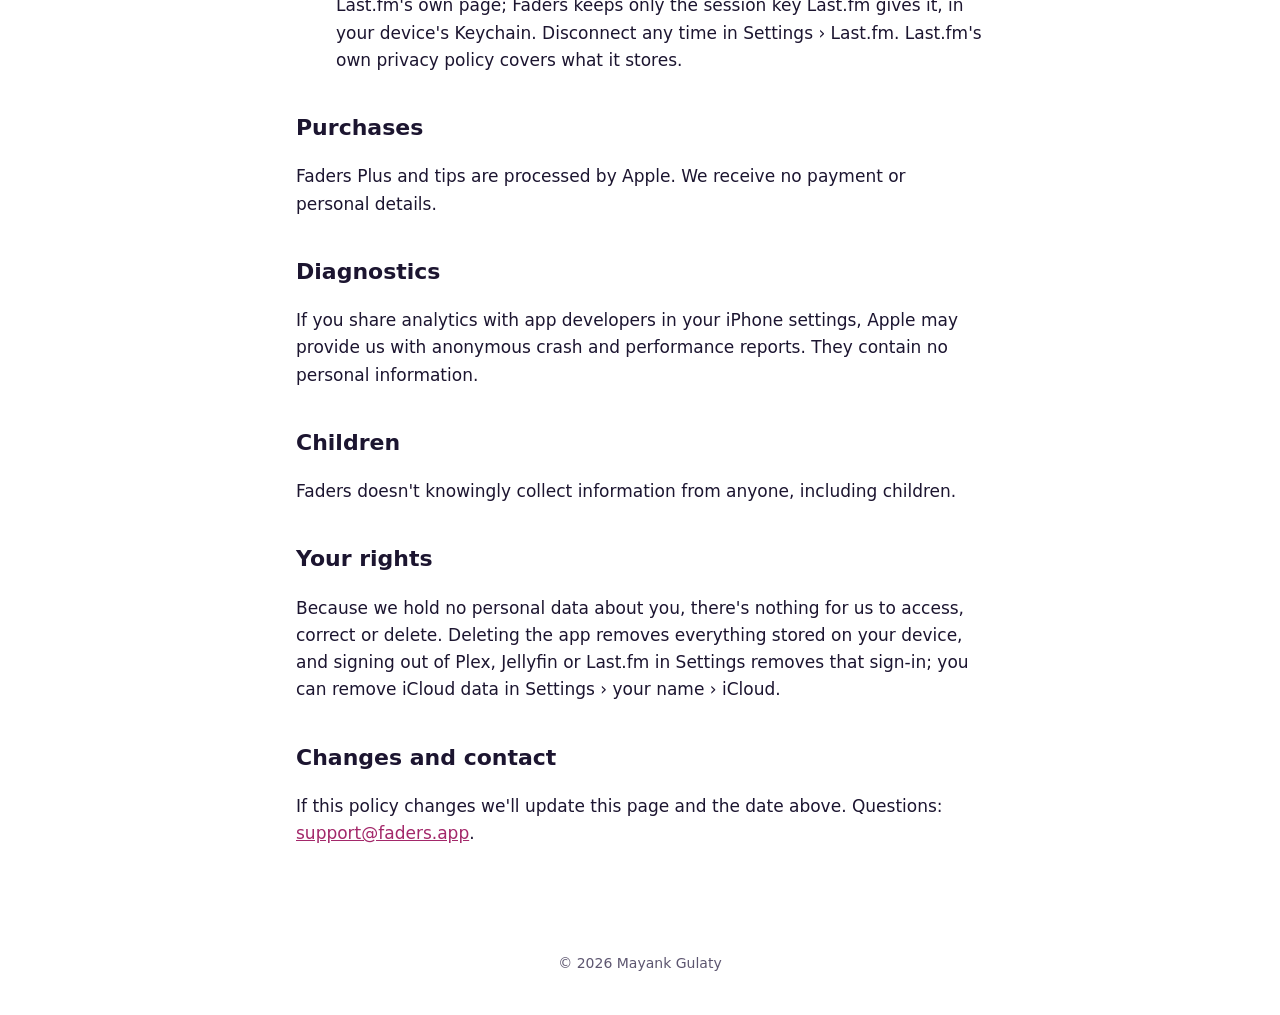
==== commit dcac51d5: "Support email: support@faders.app" ====
--- a/privacy.html
+++ b/privacy.html
@@ -23,5 +23,5 @@
 <p>If you share analytics with app developers in your iPhone settings, Apple may provide us with anonymous crash and performance reports. They contain no personal information.</p>
 <h2>Children</h2><p>Faders doesn't knowingly collect information from anyone, including children.</p>
 <h2>Your rights</h2><p>Because we hold no personal data about you, there's nothing for us to access, correct or delete. Deleting the app removes everything stored on your device, and signing out of Plex, Jellyfin or Last.fm in Settings removes that sign-in; you can remove iCloud data in Settings › your name › iCloud.</p>
-<h2>Changes and contact</h2><p>If this policy changes we'll update this page and the date above. Questions: <a href="mailto:support@labnest.ie">support@labnest.ie</a>.</p>
+<h2>Changes and contact</h2><p>If this policy changes we'll update this page and the date above. Questions: <a href="mailto:support@faders.app">support@faders.app</a>.</p>
 </main><footer>© 2026 Mayank Gulaty</footer></body></html>
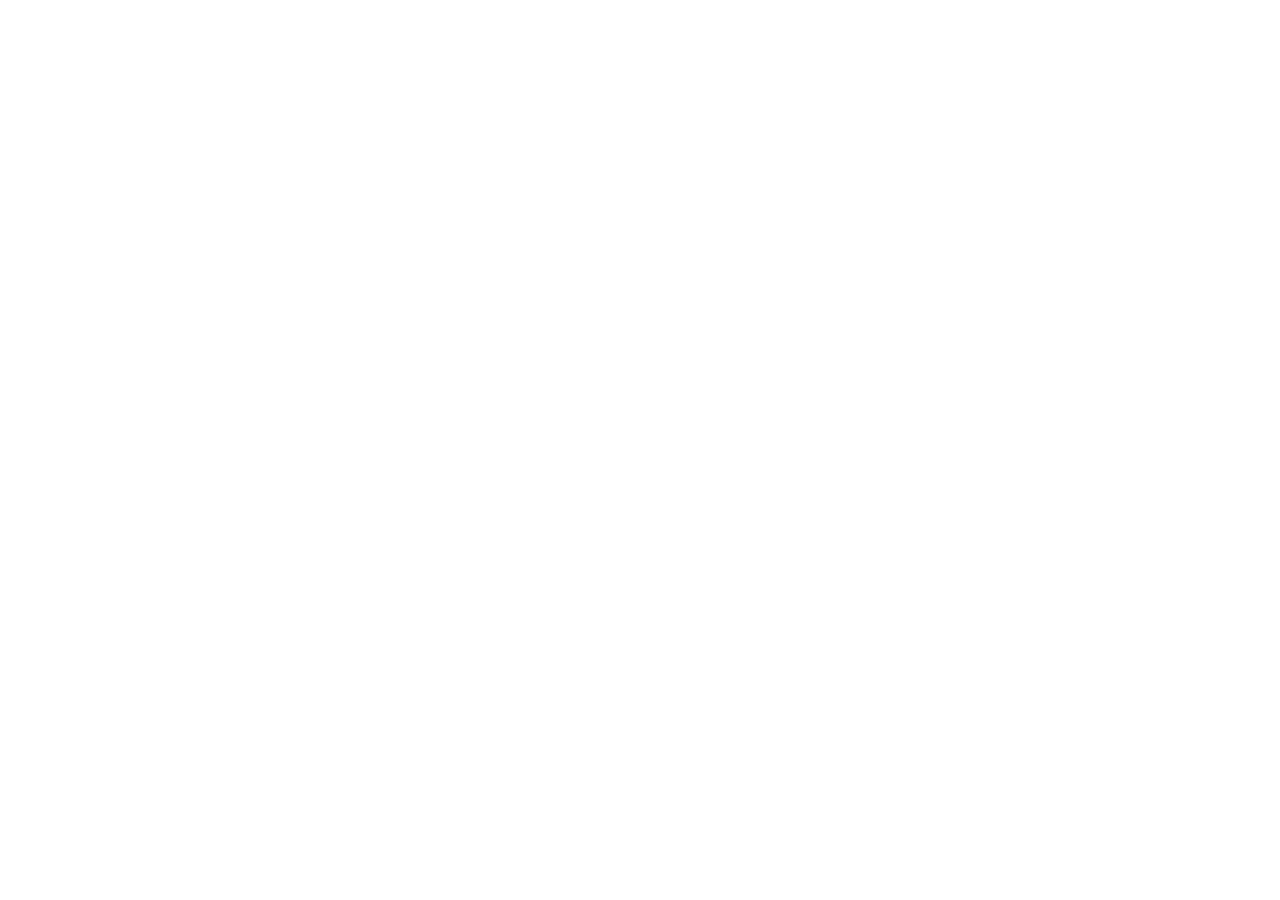
==== commit a1db63c6: "Pages moved to faders.app: redirect index, privacy and support" ====
--- a/privacy.html
+++ b/privacy.html
@@ -1,27 +1,15 @@
-<!doctype html><html lang="en"><head><meta charset="utf-8"><meta name="viewport" content="width=device-width,initial-scale=1"><title>Faders Privacy Policy</title><link rel="stylesheet" href="style.css"></head><body>
-<header><h1>Privacy Policy</h1><p>Last updated 15 November 2026</p><nav><a href="index.html">Home</a><a href="support.html">Support</a></nav></header>
-<main>
-<p><strong>In short: Faders doesn't collect your personal data.</strong> There are no accounts, no analytics, no advertising and no tracking. We (Mayank Gulaty, Ireland) never receive information about you or what you listen to.</p>
-<h2>What stays on your device</h2>
-<p>Your favourite stations, listening history, identified songs, settings, alarms and any station logos you choose (from your photos or clipboard) are stored on your device. If you use iCloud, your favourites (with their logos) and history sync through your own private iCloud account, which Apple holds and we cannot access.</p>
-<h2>Services Faders talks to</h2>
-<p>To play radio and show what's on, Faders connects directly from your device to these services. Like any website you visit, they can see your device's IP address. We don't send them anything that identifies you.</p>
-<ul>
-<li><strong>Radio stations</strong> you choose to play, to receive their audio stream and, where available, what's playing (for example Bauer Media and RTÉ).</li>
-<li><strong>Radio Browser</strong> (radio-browser.info), a public directory, to search for stations and to count plays anonymously.</li>
-<li><strong>Apple ShazamKit</strong>, which receives a short audio signature of the radio you're listening to when a station doesn't say what's playing. On Wi-Fi, it also receives short signatures of a few seconds of stations shown on your Home screen, so their cards can say what's on; Faders fetches that audio from the station itself and nothing is recorded or kept. You can turn song identification off in Settings.</li>
-<li><strong>Apple iTunes Search</strong>, to find album artwork and the length of a song from its title and artist, and to find a station's logo from its own app by the station's name.</li>
-<li><strong>Station websites and iHeart</strong>, to find a station's logo when the directory has none: the station's own website, or iHeart's public station listing for iHeart stations. Only the station's address or number is used.</li>
-<li><strong>Apple Maps</strong>, to draw the World Map of stations.</li>
-<li><strong>Apple Music</strong>, only if you give permission: to save songs to a playlist, and, if you connect it, to browse and play your Apple Music library and its artwork. Apple handles this under your Apple Account; we see none of it.</li>
-<li><strong>Your own music server</strong>, only if you connect one: your Plex or Jellyfin server, to browse and play your music and show its lyrics, and plex.tv to sign in to Plex and find your servers. You approve Faders on plex.tv or in Jellyfin (or sign in to your own Jellyfin server), so we never see your password. The sign-in is kept in your device's Keychain and goes only to your server and Plex.</li>
-<li><strong>Last.fm</strong>, only if you connect it: the title, artist and album of the songs you listen to, and when you heard them, so Last.fm can record them in your profile, and the songs you save, to mark them as loved. You sign in on Last.fm's own page; Faders keeps only the session key Last.fm gives it, in your device's Keychain. Disconnect any time in Settings › Last.fm. Last.fm's own privacy policy covers what it stores.</li>
-</ul>
-<h2>Purchases</h2>
-<p>Faders Plus and tips are processed by Apple. We receive no payment or personal details.</p>
-<h2>Diagnostics</h2>
-<p>If you share analytics with app developers in your iPhone settings, Apple may provide us with anonymous crash and performance reports. They contain no personal information.</p>
-<h2>Children</h2><p>Faders doesn't knowingly collect information from anyone, including children.</p>
-<h2>Your rights</h2><p>Because we hold no personal data about you, there's nothing for us to access, correct or delete. Deleting the app removes everything stored on your device, and signing out of Plex, Jellyfin or Last.fm in Settings removes that sign-in; you can remove iCloud data in Settings › your name › iCloud.</p>
-<h2>Changes and contact</h2><p>If this policy changes we'll update this page and the date above. Questions: <a href="mailto:support@faders.app">support@faders.app</a>.</p>
-</main><footer>© 2026 Mayank Gulaty</footer></body></html>
+<!doctype html>
+<html lang="en">
+<head>
+<meta charset="utf-8">
+<meta name="viewport" content="width=device-width, initial-scale=1">
+<title>Faders Privacy Policy</title>
+<link rel="canonical" href="https://faders.app/privacy">
+<meta http-equiv="refresh" content="0; url=https://faders.app/privacy">
+<meta name="robots" content="noindex">
+<script>location.replace("https://faders.app/privacy" + location.hash)</script>
+</head>
+<body style="font-family:-apple-system,sans-serif;padding:24px">
+<p>Faders Privacy Policy has moved to <a href="https://faders.app/privacy">faders.app/privacy</a>.</p>
+</body>
+</html>
